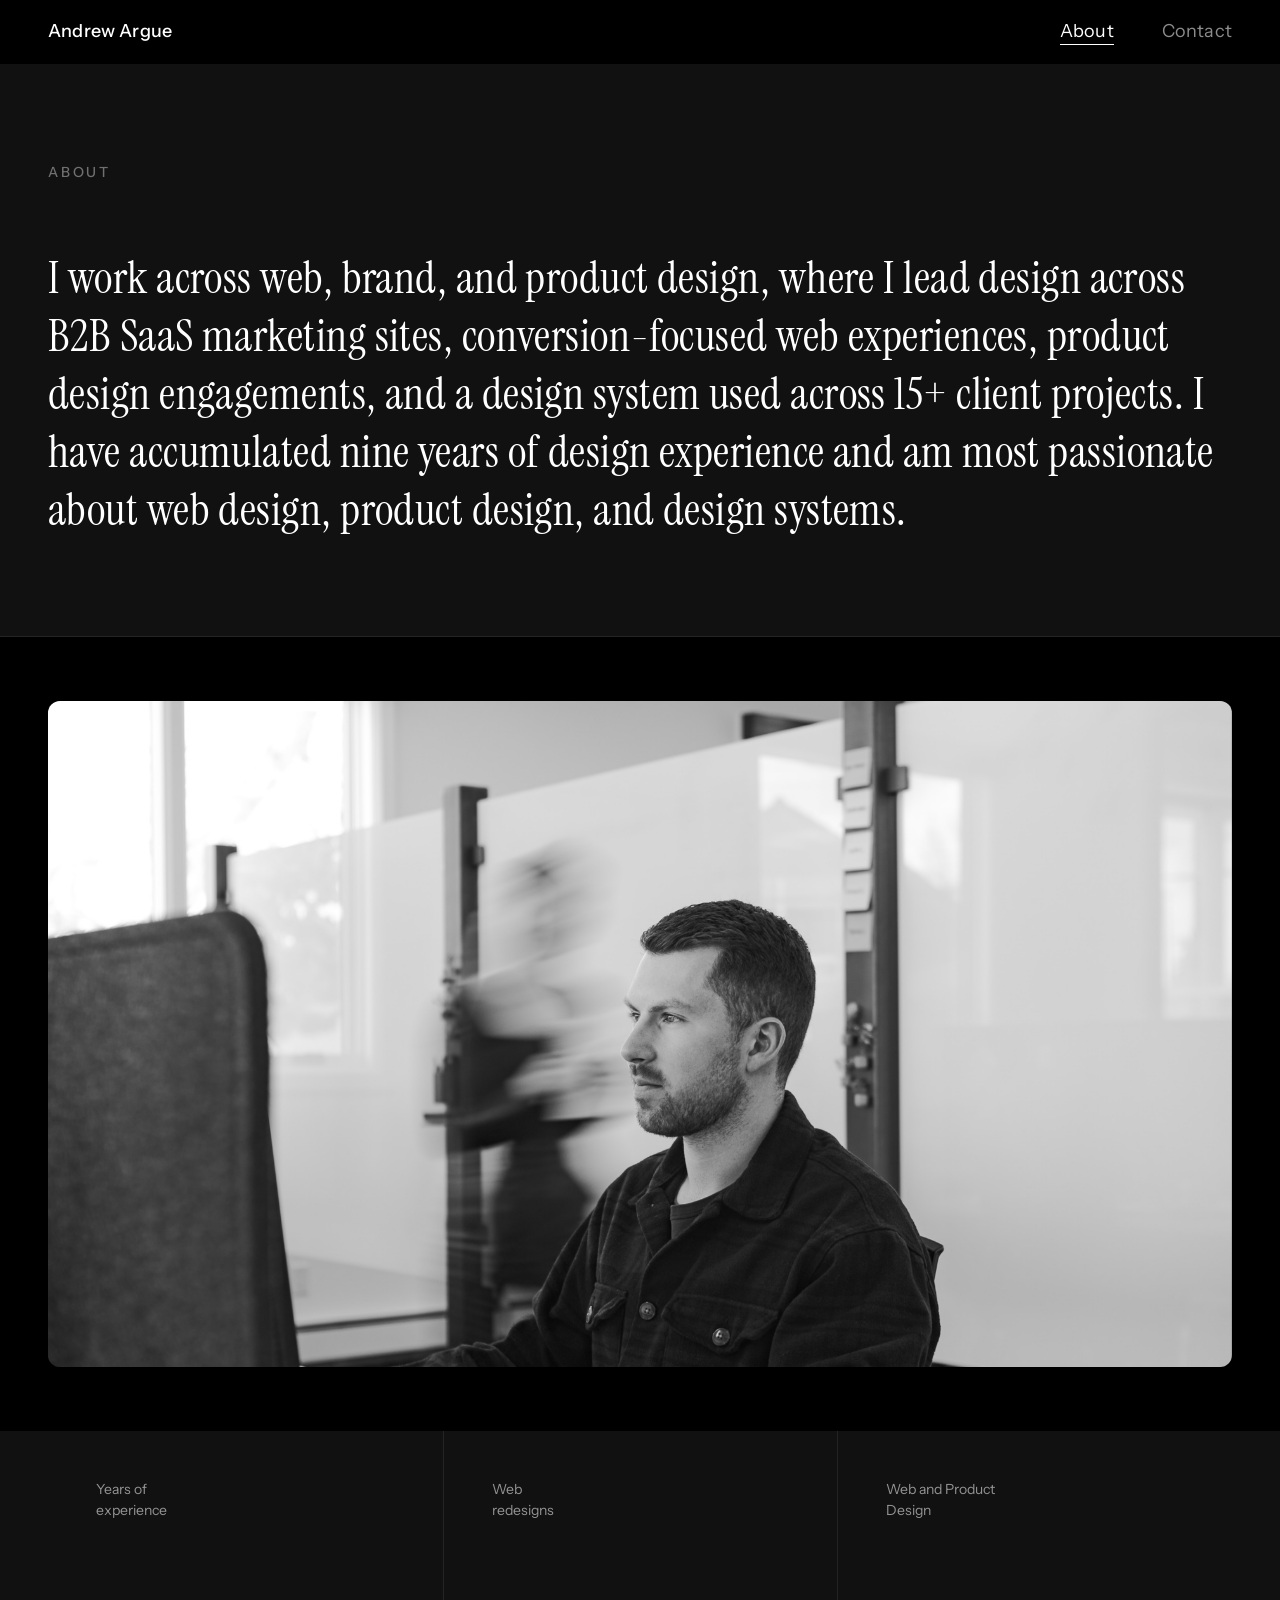
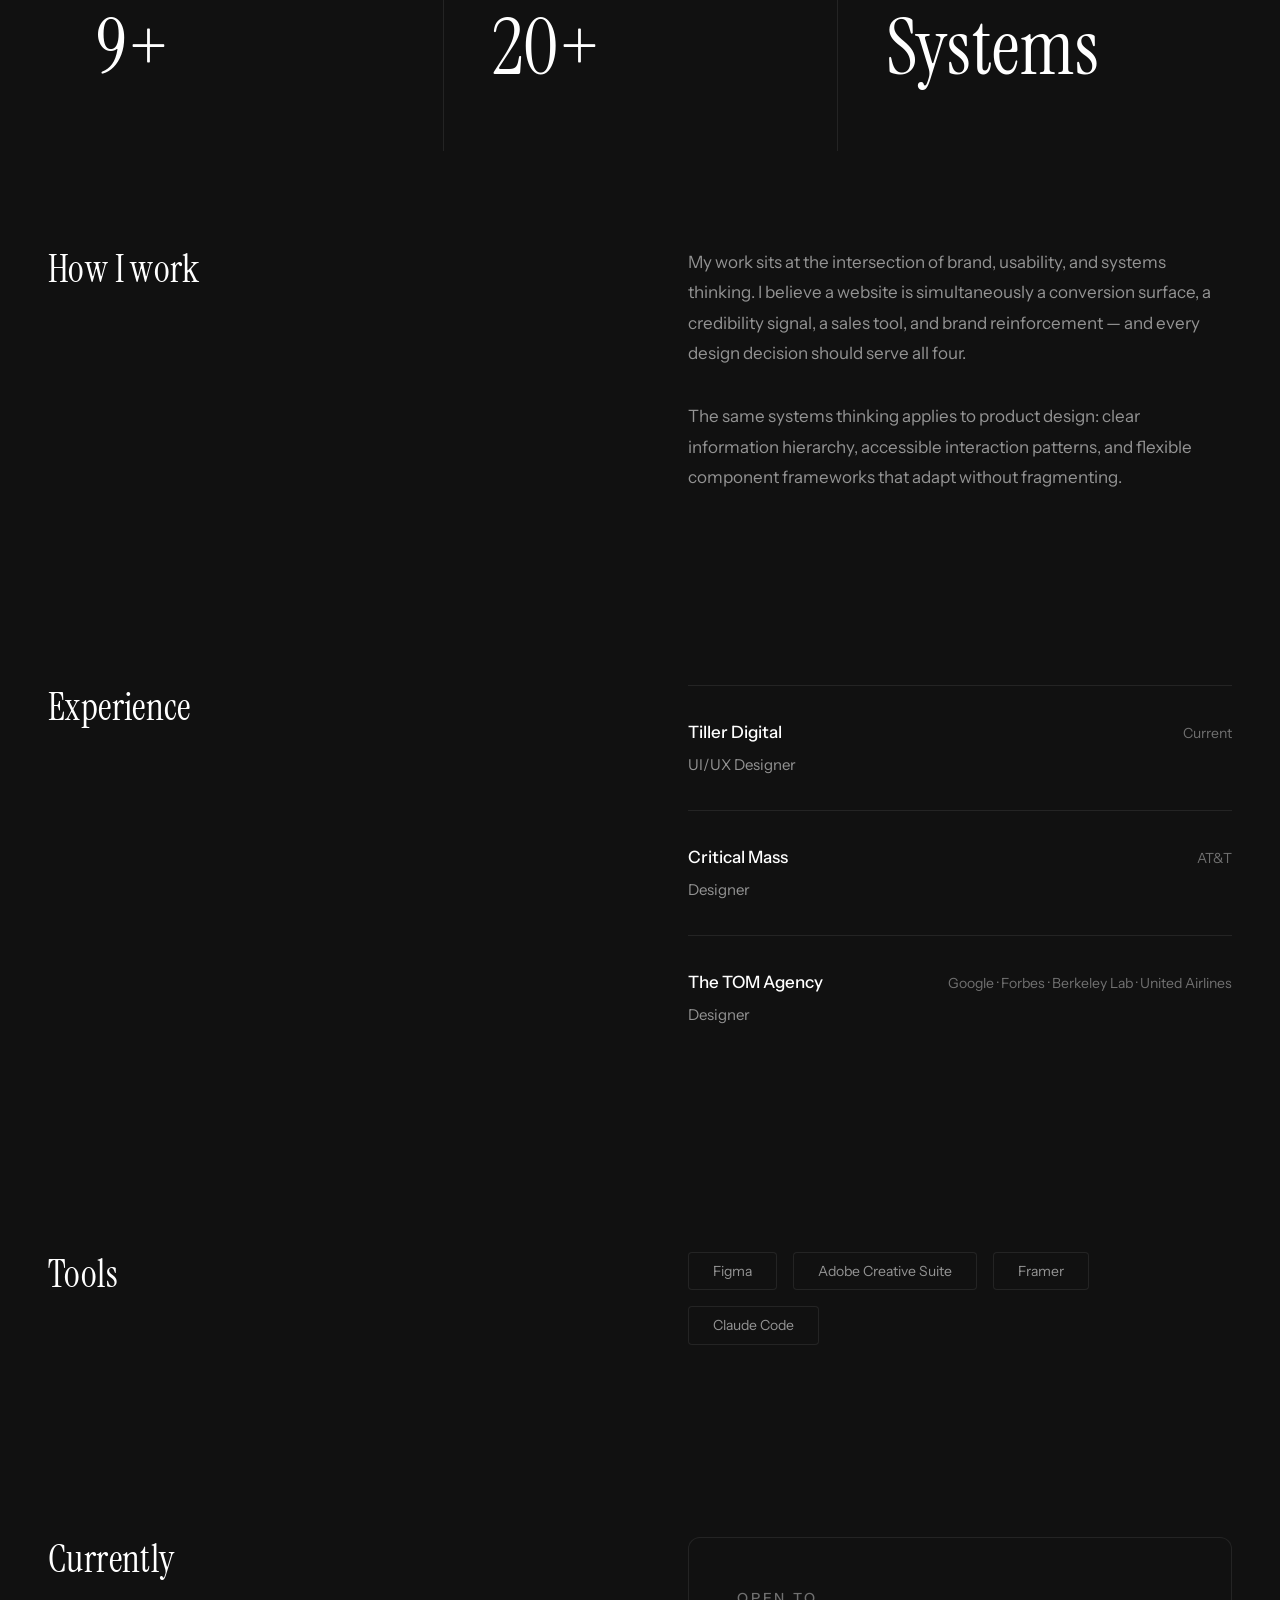
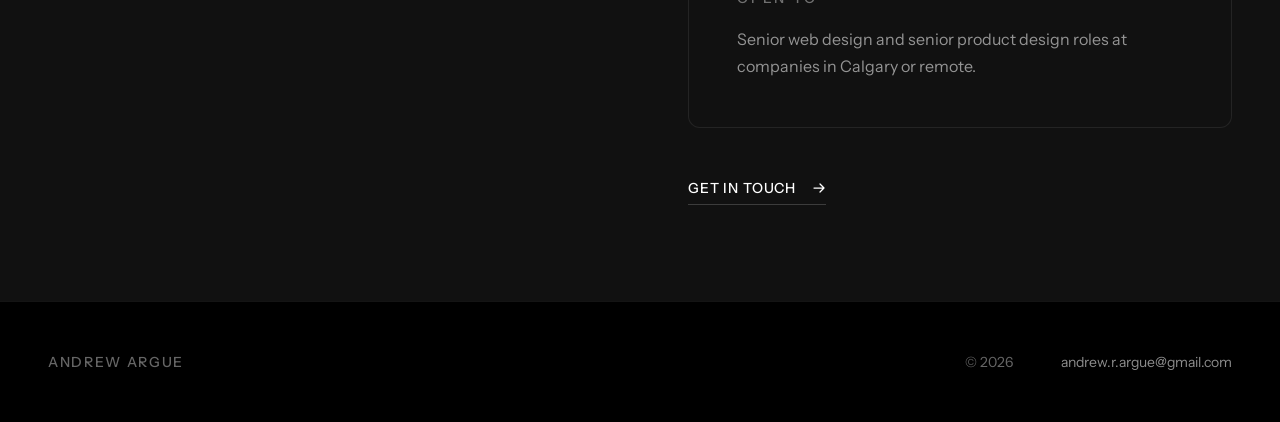
==== about.html @ 221a8edc "Add files via upload Site upload 1" ====
<!DOCTYPE html>
<html lang="en">
<head>
  <meta charset="UTF-8" />
  <meta name="viewport" content="width=device-width, initial-scale=1.0" />
  <title>About — Andrew Argue</title>
  <meta name="description" content="Senior designer based in Calgary with 9+ years experience across web design, product design, and design systems." />
  <link rel="stylesheet" href="css/styles.css" />
  <link rel="stylesheet" href="css/about.css" />
</head>
<body>

  <header class="nav" role="banner">
    <div class="container">
      <nav class="nav__inner" aria-label="Primary navigation">
        <a href="index.html" class="nav__logo">Andrew Argue</a>
        <ul class="nav__links" role="list">
          <li><a href="about.html">About</a></li>
          <li><a href="contact.html">Contact</a></li>
        </ul>
        <button class="nav__hamburger" aria-label="Toggle menu" aria-expanded="false">
          <span></span><span></span><span></span>
        </button>
      </nav>
    </div>
  </header>

  <div class="nav__overlay" role="dialog" aria-modal="true" aria-label="Mobile navigation">
    <a href="about.html">About</a>
    <a href="contact.html">Contact</a>
  </div>

  <main class="about-page">

    <!-- ══ 1. Opening statement ══════════════════════════════ -->
    <section class="about-section about-section--divide-after" data-animate>
      <div class="container">
        <p class="about-label">About</p>
        <p class="about-statement">
          I work across web, brand, and product design, where I lead design across B2B SaaS marketing sites, conversion-focused web experiences, product design engagements, and a design system used across 15+ client projects. I have accumulated nine years of design experience and am most passionate about web design, product design, and design systems.
        </p>
      </div>
    </section>

    <!-- ══ 2. Photo ══════════════════════════════════════════ -->
    <section class="about-photo-section" aria-label="Photo of Andrew Argue">
      <div class="container">
        <div class="about-photo" id="aboutPhoto">
          <div class="about-photo__placeholder" aria-hidden="true"></div>
          <img
            class="about-photo__img"
            src="images/andrew-argue.jpg"
            alt="Andrew Argue — Senior Designer"
          />
          <div class="about-photo__caption">
            <span class="about-photo__hint">Senior Designer · Calgary</span>
          </div>
        </div>
      </div>
    </section>

    <!-- ══ 3. Stats columns ══════════════════════════════════ -->
    <section class="about-section about-section--flush" aria-label="Experience highlights">
      <div class="container">
        <div class="about-stats-grid" data-stagger>
          <div class="about-stat-col">
            <span class="about-stat-col__label">Years of<br>experience</span>
            <span class="about-stat-col__value">9+</span>
          </div>
          <div class="about-stat-col">
            <span class="about-stat-col__label">Web<br>redesigns</span>
            <span class="about-stat-col__value">20+</span>
          </div>
          <div class="about-stat-col">
            <span class="about-stat-col__label">Web and Product<br>Design</span>
            <span class="about-stat-col__value">Systems</span>
          </div>
        </div>
      </div>
    </section>

    <!-- ══ 4. Approach ═══════════════════════════════════════ -->
    <section class="about-section" data-animate>
      <div class="container">
        <div class="about-split">
          <h2 class="about-split__heading">How I work</h2>
          <div class="about-split__content">
            <div class="about-split__body">
              <p>My work sits at the intersection of brand, usability, and systems thinking. I believe a website is simultaneously a conversion surface, a credibility signal, a sales tool, and brand reinforcement — and every design decision should serve all four.</p>
              <p>The same systems thinking applies to product design: clear information hierarchy, accessible interaction patterns, and flexible component frameworks that adapt without fragmenting.</p>
            </div>
          </div>
        </div>
      </div>
    </section>

    <!-- ══ 5. Experience ═════════════════════════════════════ -->
    <section class="about-section" data-animate>
      <div class="container">
        <div class="about-split">
          <h2 class="about-split__heading">Experience</h2>
          <div class="about-split__content">
            <ul class="experience-list">
              <li class="experience-item">
                <div class="experience-item__main">
                  <span class="experience-item__company">Tiller Digital</span>
                  <span class="experience-item__role">UI/UX Designer</span>
                </div>
                <span class="experience-item__clients">Current</span>
              </li>
              <li class="experience-item">
                <div class="experience-item__main">
                  <span class="experience-item__company">Critical Mass</span>
                  <span class="experience-item__role">Designer</span>
                </div>
                <span class="experience-item__clients">AT&amp;T</span>
              </li>
              <li class="experience-item">
                <div class="experience-item__main">
                  <span class="experience-item__company">The TOM Agency</span>
                  <span class="experience-item__role">Designer</span>
                </div>
                <span class="experience-item__clients">Google · Forbes · Berkeley Lab · United Airlines</span>
              </li>
            </ul>
          </div>
        </div>
      </div>
    </section>

    <!-- ══ 6. Tools ══════════════════════════════════════════ -->
    <section class="about-section" data-animate>
      <div class="container">
        <div class="about-split">
          <h2 class="about-split__heading">Tools</h2>
          <div class="about-split__content">
            <ul class="tools-list" role="list">
              <li class="tools-list__item">Figma</li>
              <li class="tools-list__item">Adobe Creative Suite</li>
              <li class="tools-list__item">Framer</li>
              <li class="tools-list__item">Claude Code</li>
            </ul>
          </div>
        </div>
      </div>
    </section>

    <!-- ══ 7. Currently + CTA ════════════════════════════════ -->
    <section class="about-section" data-animate>
      <div class="container">
        <div class="about-split">
          <h2 class="about-split__heading">Currently</h2>
          <div class="about-split__content">
            <div class="about-currently">
              <p class="about-currently__label">Open to</p>
              <p class="about-currently__text">Senior web design and senior product design roles at companies in Calgary or remote.</p>
            </div>
            <a href="contact.html" class="about-cta">
              Get in touch
              <svg width="14" height="14" viewBox="0 0 14 14" fill="none" aria-hidden="true">
                <path d="M2 7h10M8 3l4 4-4 4" stroke="currentColor" stroke-width="1.25" stroke-linecap="round" stroke-linejoin="round"/>
              </svg>
            </a>
          </div>
        </div>
      </div>
    </section>

  </main>

  <footer class="footer" role="contentinfo">
    <div class="container">
      <div class="footer__inner">
        <span class="footer__name">Andrew Argue</span>
        <div class="footer__right">
          <span class="footer__year">© 2026</span>
          <a href="mailto:andrew.r.argue@gmail.com" class="footer__email">andrew.r.argue@gmail.com</a>
        </div>
      </div>
    </div>
  </footer>

  <script src="js/main.js"></script>
  <script>
    // ── Photo parallax ────────────────────────────────────────
    const photoWrap = document.getElementById('aboutPhoto');
    if (photoWrap) {
      const img = photoWrap.querySelector('.about-photo__img');
      let mouseOffsetX = 0;
      let mouseOffsetY = 0;
      let rafId = null;

      // Scroll parallax — image moves at 40% of scroll speed
      function updateScrollParallax() {
        const rect = photoWrap.getBoundingClientRect();
        const viewH = window.innerHeight;
        // How far the section midpoint is from the viewport midpoint
        const sectionMid = rect.top + rect.height / 2;
        const progress = (sectionMid - viewH / 2) / viewH; // -1 → 1
        const scrollY = progress * 60; // max 60px shift
        if (img) img.style.transform = `translateY(calc(${scrollY}px + ${mouseOffsetY}px)) translateX(${mouseOffsetX}px)`;
      }

      window.addEventListener('scroll', () => {
        if (rafId) cancelAnimationFrame(rafId);
        rafId = requestAnimationFrame(updateScrollParallax);
      }, { passive: true });

      // Mouse parallax — subtle additional shift on hover
      photoWrap.addEventListener('mousemove', (e) => {
        const rect = photoWrap.getBoundingClientRect();
        const x = (e.clientX - rect.left) / rect.width  - 0.5;
        const y = (e.clientY - rect.top)  / rect.height - 0.5;
        mouseOffsetX = x * -10;
        mouseOffsetY = y * -10;
        updateScrollParallax();
      });

      photoWrap.addEventListener('mouseleave', () => {
        mouseOffsetX = 0;
        mouseOffsetY = 0;
        updateScrollParallax();
      });

      // Init on load
      updateScrollParallax();
    }
  </script>
</body>
</html>
---- css/styles.css ----
@import url('https://fonts.googleapis.com/css2?family=Instrument+Sans:wght@400;500;600&family=Instrument+Serif&display=swap');

/* ─── Reset ─────────────────────────────────────────────── */
*, *::before, *::after { box-sizing: border-box; margin: 0; padding: 0; }
html { font-size: 16px; scroll-behavior: smooth; }
img, video { display: block; max-width: 100%; }
a { color: inherit; text-decoration: none; }
button { background: none; border: none; cursor: pointer; font: inherit; color: inherit; }

/* ─── Tokens ─────────────────────────────────────────────── */
:root {
  --bg:         #000000;
  --bg-2:       #111111;
  --bg-3:       #1C1C1C;
  --text:       #FFFFFF;
  --text-muted: rgba(255,255,255,0.55);
  --text-dim:   rgba(255,255,255,0.40);
  --border:     rgba(255,255,255,0.08);
  --border-em:  rgba(255,255,255,0.18);
  --font:       'Instrument Sans', system-ui, sans-serif;
  --space-1: 8px;
  --space-2: 16px;
  --space-3: 24px;
  --space-4: 32px;
  --space-5: 48px;
  --space-6: 64px;
  --space-7: 96px;
  --space-8: 128px;
  --radius:    4px;
  --radius-lg: 12px;
  --max-width: 1440px;
  --nav-height: 64px;
  --nav-bg-scrolled: rgba(0,0,0,0.85);
  --shadow-card:     rgba(0,0,0,0.6);
  --transition: 0.3s cubic-bezier(0.16, 1, 0.3, 1);
  --ease-out: cubic-bezier(0.16, 1, 0.3, 1);
}

/* ─── Base ───────────────────────────────────────────────── */
body {
  background-color: var(--bg);
  color: var(--text);
  font-family: var(--font);
  font-weight: 400;
  font-size: 1.125rem;
  line-height: 1.75;
  -webkit-font-smoothing: antialiased;
}

/* ─── Layout ─────────────────────────────────────────────── */
.container {
  width: 100%;
  max-width: var(--max-width);
  margin-inline: auto;
  padding-inline: var(--space-5);
}

/* ─── Scroll animations ──────────────────────────────────── */
[data-animate] {
  opacity: 0;
  transform: translateY(48px);
  transition: opacity 1s cubic-bezier(0.16, 1, 0.3, 1), transform 1s cubic-bezier(0.16, 1, 0.3, 1);
}
[data-animate].is-visible {
  opacity: 1;
  transform: translateY(0);
}

[data-stagger] > * {
  opacity: 0;
  transform: translateY(48px);
  transition: opacity 1s cubic-bezier(0.16, 1, 0.3, 1), transform 1s cubic-bezier(0.16, 1, 0.3, 1);
}
[data-stagger].is-visible > * {
  opacity: 1;
  transform: translateY(0);
}
[data-stagger].is-visible > *:nth-child(1) { transition-delay: 0.00s; }
[data-stagger].is-visible > *:nth-child(2) { transition-delay: 0.12s; }
[data-stagger].is-visible > *:nth-child(3) { transition-delay: 0.24s; }
[data-stagger].is-visible > *:nth-child(4) { transition-delay: 0.36s; }
[data-stagger].is-visible > *:nth-child(5) { transition-delay: 0.48s; }
[data-stagger].is-visible > *:nth-child(6) { transition-delay: 0.60s; }

/* ─── Hero load animation ────────────────────────────────── */
.hero__eyebrow,
.hero__name,
.hero__headline,
.hero__subtext,
.hero__cta {
  opacity: 0;
  transform: translateY(40px);
  transition: opacity 1.2s cubic-bezier(0.16, 1, 0.3, 1), transform 1.2s cubic-bezier(0.16, 1, 0.3, 1);
}
body.hero-loaded .hero__eyebrow  { opacity: 1; transform: translateY(0); transition-delay: 0.05s; }
body.hero-loaded .hero__name     { opacity: 1; transform: translateY(0); transition-delay: 0.20s; }
body.hero-loaded .hero__headline { opacity: 1; transform: translateY(0); transition-delay: 0.38s; }
body.hero-loaded .hero__subtext  { opacity: 1; transform: translateY(0); transition-delay: 0.54s; }
body.hero-loaded .hero__cta      { opacity: 1; transform: translateY(0); transition-delay: 0.68s; }

/* ─── Nav ────────────────────────────────────────────────── */
.nav {
  position: fixed;
  top: 0; left: 0; right: 0;
  z-index: 100;
  background-color: transparent;
  transition: background-color 0.5s cubic-bezier(0.16, 1, 0.3, 1), border-color 0.5s cubic-bezier(0.16, 1, 0.3, 1);
  border-bottom: 1px solid transparent;
}
.nav.scrolled {
  background-color: var(--nav-bg-scrolled);
  backdrop-filter: blur(12px);
  -webkit-backdrop-filter: blur(12px);
  border-bottom-color: var(--border);
}

.nav__inner {
  display: flex;
  align-items: center;
  justify-content: space-between;
  height: var(--nav-height);
}

.nav__logo {
  font-size: 1.125rem;
  font-weight: 500;
  letter-spacing: 0.01em;
  color: var(--text);
  transition: opacity 0.4s cubic-bezier(0.16, 1, 0.3, 1);
}
.nav__logo:hover { opacity: 0.5; }

.nav__links {
  display: flex;
  align-items: center;
  gap: var(--space-5);
  list-style: none;
}
.nav__links a {
  font-size: 1.125rem;
  font-weight: 400;
  color: var(--text-muted);
  transition: color 0.4s cubic-bezier(0.16, 1, 0.3, 1);
  letter-spacing: 0.01em;
  position: relative;
  padding-bottom: 3px;
}
.nav__links a::after {
  content: '';
  position: absolute;
  bottom: 0; left: 0;
  width: 0; height: 1px;
  background-color: var(--text);
  transition: width 0.4s cubic-bezier(0.16, 1, 0.3, 1);
}
.nav__links a:hover,
.nav__links a.active { color: var(--text); }
.nav__links a:hover::after,
.nav__links a.active::after { width: 100%; }

/* Hamburger */
.nav__hamburger {
  display: none;
  flex-direction: column;
  justify-content: center;
  gap: 5px;
  width: 32px; height: 32px;
  padding: 4px;
}
.nav__hamburger span {
  display: block;
  height: 1px;
  background-color: var(--text);
  transition: transform var(--transition), opacity var(--transition);
  transform-origin: center;
}
.nav__hamburger.open span:nth-child(1) { transform: translateY(6px) rotate(45deg); }
.nav__hamburger.open span:nth-child(2) { opacity: 0; }
.nav__hamburger.open span:nth-child(3) { transform: translateY(-6px) rotate(-45deg); }

/* Mobile overlay */
.nav__overlay {
  display: none;
  position: fixed;
  inset: 0;
  z-index: 99;
  background-color: var(--bg);
  flex-direction: column;
  align-items: center;
  justify-content: center;
  gap: var(--space-4);
}
.nav__overlay.open { display: flex; }
.nav__overlay a {
  font-size: clamp(2.5rem, 8vw, 4rem);
  font-weight: 500;
  letter-spacing: -0.02em;
  color: var(--text-muted);
  transition: color var(--transition);
}
.nav__overlay a:hover { color: var(--text); }

/* ─── Hero ───────────────────────────────────────────────── */
.hero {
  min-height: 100svh;
  display: flex;
  align-items: center;
  padding-top: var(--nav-height);
  overflow: hidden;
}

.hero__inner {
  padding-block: var(--space-6) var(--space-7);
  width: 100%;
}

.hero__eyebrow {
  font-size: 0.875rem;
  font-weight: 500;
  letter-spacing: 0.25em;
  text-transform: uppercase;
  color: var(--text-dim);
  margin-bottom: var(--space-3);
}

/* Name — Instrument Serif regular */
.hero__name {
  font-family: 'Instrument Serif', Georgia, serif;
  font-size: clamp(4.5rem, 11vw, 12rem);
  font-weight: 400;
  font-style: normal;
  line-height: 0.92;
  letter-spacing: 0.01em;
  color: var(--text);
  margin-bottom: var(--space-5);
}

.hero__headline {
  font-size: clamp(1rem, 1.8vw, 1.5rem);
  font-weight: 400;
  line-height: 1.5;
  color: var(--text-muted);
  max-width: 52ch;
  margin-bottom: var(--space-4);
}

.hero__subtext {
  font-size: 0.875rem;
  font-weight: 500;
  letter-spacing: 0.18em;
  text-transform: uppercase;
  color: var(--text-dim);
  margin-bottom: var(--space-5);
}
.hero__subtext span + span::before {
  content: ' · ';
  margin-inline: 0.4em;
}

.hero__cta {
  display: inline-flex;
  align-items: center;
  gap: 10px;
  font-size: 0.875rem;
  font-weight: 500;
  letter-spacing: 0.06em;
  text-transform: uppercase;
  color: var(--text);
  border-bottom: 1px solid var(--border-em);
  padding-bottom: 3px;
  transition: border-color 0.4s cubic-bezier(0.16, 1, 0.3, 1);
}
.hero__cta:hover { border-bottom-color: var(--text); }
.hero__cta svg { transition: transform 0.4s cubic-bezier(0.16, 1, 0.3, 1); }
.hero__cta:hover svg { transform: translateX(6px); }

/* Reusable inline text CTA — small caps, underlined, arrow */
.text-cta {
  align-self: flex-start;
  color: var(--text);
  text-decoration: none;
  border-bottom: 1px solid var(--border-em);
  padding-bottom: 2px;
  font-size: 0.875rem;
  letter-spacing: 0.06em;
  text-transform: uppercase;
  font-weight: 500;
  transition: border-color 0.4s cubic-bezier(0.16, 1, 0.3, 1);
}
.text-cta:hover { border-bottom-color: var(--text); }

/* ─── Shared label / eyebrow style ──────────────────────── */
/* Used as .cs-label throughout case studies and .cs-label on the homepage.
   Contextual margin is added per-section below. */
.cs-label {
  font-size: 0.875rem;          /* 10px */
  font-weight: 500;
  letter-spacing: 0.2em;
  text-transform: uppercase;
  color: var(--text-dim);
}

/* Homepage section labels need bottom spacing */
.work-section .cs-label,
.about-section .cs-label {
  margin-bottom: var(--space-6);
}

/* ─── Work section ───────────────────────────────────────── */
.work-section {
  padding-block: 120px 0;
}

/* Stacked project rows */
.work-list {
  display: flex;
  flex-direction: column;
  border-top: 1px solid var(--border);
}

/* Each row */
.work-row {
  position: relative;
  overflow: hidden;
  border-bottom: 1px solid var(--border);
  background-color: var(--bg);
  transition: background-color 0.6s cubic-bezier(0.16, 1, 0.3, 1);
}
.work-row:nth-child(even) { background-color: var(--bg-2); }
.work-row:hover { background-color: var(--bg-3); }

.work-row__link {
  display: grid;
  /* Left text | clear image lane | Right text */
  grid-template-columns: 1fr 1fr 1fr;
  align-items: end;
  min-height: 420px;
  /* Use padding-block only — let .container handle the inline padding */
  padding-block: var(--space-7);
  gap: 0;
  cursor: pointer;
}

/* Left: index + title */
.work-row__left {
  display: flex;
  flex-direction: column;
  justify-content: space-between;
  height: 100%;
  min-height: 320px;
  padding-right: var(--space-5);
}

/* Middle column — kept empty so the image floats here without overlap */
.work-row__middle {
  /* intentionally empty — image floats above this zone */
}

.work-row__index {
  font-size: 0.875rem;
  font-weight: 500;
  letter-spacing: 0.18em;
  text-transform: uppercase;
  color: var(--text-dim);
}

.work-row__title {
  font-family: 'Instrument Serif', Georgia, serif;
  font-size: clamp(2.75rem, 4.5vw, 5.5rem);
  font-weight: 400;
  font-style: normal;
  line-height: 1.0;
  letter-spacing: 0.01em;
  color: var(--text);
  transition: color 0.5s cubic-bezier(0.16, 1, 0.3, 1);
}

/* Right: tag + desc + cta */
.work-row__right {
  display: flex;
  flex-direction: column;
  justify-content: flex-end;
  gap: var(--space-3);
  padding-bottom: 4px;
  padding-left: var(--space-3);
}

.work-row__tag {
  font-size: 0.875rem;
  font-weight: 500;
  letter-spacing: 0.18em;
  text-transform: uppercase;
  color: var(--text-dim);
}

.work-row__desc {
  font-size: 1rem;
  color: var(--text-muted);
  line-height: 1.7;
  max-width: 38ch;
}

.work-row__cta {
  display: inline-flex;
  align-items: center;
  gap: 6px;
  font-size: 0.875rem;
  font-weight: 500;
  letter-spacing: 0.08em;
  text-transform: uppercase;
  color: var(--text-dim);
  transition: color 0.5s cubic-bezier(0.16, 1, 0.3, 1), gap 0.5s cubic-bezier(0.16, 1, 0.3, 1);
}
.work-row:hover .work-row__cta {
  color: var(--text);
  gap: 10px;
}

/* Floating image — shifted left, clear of right text column */
.work-row__image-wrap {
  position: absolute;
  left: 34%;
  right: 38%;
  top: 50%;
  transform: translateY(-50%);
  aspect-ratio: 16 / 10;
  pointer-events: none;
  z-index: 2;
}

.work-row__image-inner {
  width: 100%;
  height: 100%;
  opacity: 0;
  transform: translateY(18px) scale(0.96);
  transition: opacity 0.6s cubic-bezier(0.16, 1, 0.3, 1), transform 0.6s cubic-bezier(0.16, 1, 0.3, 1);
  border-radius: var(--radius-lg);
  overflow: hidden;
  background-color: var(--bg-3);
  background-size: cover;
  background-position: center;
  box-shadow: 0 32px 80px var(--shadow-card);
}
.work-row:hover .work-row__image-inner {
  opacity: 1;
  transform: translateY(0) scale(1);
}

/* ─── About section ──────────────────────────────────────── */
.about-section {
  padding-block: 120px;
  background-color: var(--bg-2);
}

.about-split {
  display: flex;
  flex-direction: column;
  gap: var(--space-5);
  padding-top: var(--space-5);
  border-top: 1px solid var(--border);
}

.about-split__statement {
  font-family: 'Instrument Serif', Georgia, serif;
  font-size: clamp(2.5rem, 5.5vw, 5rem);
  font-weight: 400;
  font-style: normal;
  line-height: 1.06;
  letter-spacing: -0.03em;
  color: var(--text);
}

.about-split__body {
  font-size: 1.0625rem;
  font-weight: 400;
  color: var(--text-muted);
  line-height: 1.8;
}

/* ─── Footer ─────────────────────────────────────────────── */
.footer {
  border-top: 1px solid var(--border);
  padding-block: var(--space-5);
  background-color: var(--bg);
}
.footer__inner {
  display: flex;
  align-items: center;
  justify-content: space-between;
}
.footer__name {
  font-size: 0.875rem;
  font-weight: 500;
  letter-spacing: 0.12em;
  text-transform: uppercase;
  color: var(--text-dim);
}
.footer__right {
  display: flex;
  align-items: center;
  gap: var(--space-5);
}
.footer__year {
  font-size: 0.875rem;
  color: var(--text-dim);
}
.footer__email {
  font-size: 0.875rem;
  color: var(--text-muted);
  transition: color var(--transition);
}
.footer__email:hover { color: var(--text); }

/* ─── Responsive ─────────────────────────────────────────── */
@media (max-width: 900px) {
  .work-row__link {
    grid-template-columns: 1fr 1fr;
    min-height: unset;
    gap: 0;
  }
  .work-row__middle { display: none; }
  .work-row__left { min-height: unset; gap: var(--space-4); padding-right: var(--space-4); }
  .work-row__right { padding-left: var(--space-4); }
  .work-row__image-wrap { display: none; }
}

@media (max-width: 600px) {
  .work-row__link {
    grid-template-columns: 1fr;
  }
  .work-row__right { padding-left: 0; margin-top: var(--space-4); }
}

@media (max-width: 768px) {
  .container { padding-inline: var(--space-3); }

  .nav__links { display: none; }
  .nav__hamburger { display: flex; }

  .hero__name { white-space: normal; }

  .work-section,
  .about-section { padding-block: 80px; }


  .footer__inner { flex-direction: column; align-items: flex-start; gap: var(--space-3); }
  .footer__right { flex-direction: column; align-items: flex-start; gap: var(--space-2); }
}
---- css/about.css ----
/* ═══════════════════════════════════════════════════════════
   About page styles
   Loaded after styles.css — overrides .about-section and
   .about-split which are also used on the homepage teaser.
   ═══════════════════════════════════════════════════════════ */

/* ── Page shell ───────────────────────────────────────────── */
.about-page {
  padding-top: var(--nav-height);
}

/* ── Shared section spacing ───────────────────────────────── */
.about-section {
  padding-block: var(--space-7);
}
.about-section--flush {
  padding-block: 0;
}
/* Single divider: only between statement and photo */
.about-section--divide-after {
  border-bottom: 1px solid var(--border);
}

/* ── Section label ────────────────────────────────────────── */
.about-label {
  font-size: 0.875rem;
  font-weight: 500;
  letter-spacing: 0.2em;
  text-transform: uppercase;
  color: var(--text-dim);
  margin-bottom: var(--space-6);
}

/* ══ 1. Opening statement ════════════════════════════════════ */
.about-statement {
  font-family: 'Instrument Serif', Georgia, serif;
  font-size: clamp(1.75rem, 3.5vw, 3.25rem);
  font-weight: 400;
  font-style: normal;
  letter-spacing: 0.01em;
  line-height: 1.3;
  color: var(--text);
}

/* ══ 2. Photo ════════════════════════════════════════════════ */
.about-photo-section {
  padding-block: var(--space-6);
}

.about-photo {
  position: relative;
  width: 100%;
  aspect-ratio: 16 / 9;
  overflow: hidden;
  border-radius: var(--radius-lg);
  background-color: var(--bg-2);
}

/* Grid placeholder */
.about-photo__placeholder {
  position: absolute;
  inset: 0;
  background-image:
    linear-gradient(rgba(255,255,255,0.04) 1px, transparent 1px),
    linear-gradient(90deg, rgba(255,255,255,0.04) 1px, transparent 1px);
  background-size: 80px 80px;
}

.about-photo__img {
  position: absolute;
  /* Oversized so scroll parallax has room to move without gaps */
  top: -15%;
  left: 0;
  width: 100%;
  height: 130%;
  object-fit: cover;
  object-position: center 25%;
  will-change: transform;
  display: none;
}
.about-photo__img[src]:not([src=""]) {
  display: block;
}

/* Caption bar */
.about-photo__caption {
  position: absolute;
  bottom: 0; left: 0; right: 0;
  padding: var(--space-4) var(--space-5);
  display: flex;
  justify-content: space-between;
  align-items: flex-end;
}

.about-photo__name {
  font-family: 'Instrument Serif', Georgia, serif;
  font-size: clamp(1.5rem, 3vw, 3rem);
  font-weight: 400;
  letter-spacing: 0.01em;
  color: var(--text);
  opacity: 0.15;
  transition: opacity 0.4s ease;
}

.about-photo:hover .about-photo__name {
  opacity: 0.6;
}

.about-photo__hint {
  font-size: 0.875rem;
  font-weight: 500;
  letter-spacing: 0.18em;
  text-transform: uppercase;
  color: var(--text-dim);
  opacity: 0;
  transition: opacity 0.4s ease;
}
.about-photo:hover .about-photo__hint {
  opacity: 1;
}

/* ══ 3. Stats columns ════════════════════════════════════════ */
.about-stats-grid {
  display: grid;
  grid-template-columns: repeat(3, 1fr);
}

.about-stat-col {
  display: flex;
  flex-direction: column;
  justify-content: space-between;
  padding: var(--space-5) var(--space-5) var(--space-6);
  border-left: 1px solid var(--border);
  min-height: 320px;
}
.about-stat-col:first-child {
  border-left: none;
}

.about-stat-col__label {
  font-size: 0.875rem;
  font-weight: 400;
  color: var(--text-muted);
  line-height: 1.5;
}

.about-stat-col__value {
  font-family: 'Instrument Serif', Georgia, serif;
  font-size: clamp(2.5rem, 6vw, 6rem);
  font-weight: 400;
  font-style: normal;
  letter-spacing: 0.01em;
  line-height: 1;
  color: var(--text);
}

/* ══ 4. Left/right split sections ═══════════════════════════ */
.about-split {
  display: grid;
  grid-template-columns: 1fr 1fr;
  gap: var(--space-7);
  align-items: start;
  /* reset homepage teaser styles */
  padding-top: 0;
  border-top: none;
}

.about-split__heading {
  font-family: 'Instrument Serif', Georgia, serif;
  font-size: clamp(1.75rem, 3vw, 2.75rem);
  font-weight: 400;
  font-style: normal;
  letter-spacing: 0.01em;
  line-height: 1.15;
  color: var(--text);
  position: sticky;
  top: calc(var(--nav-height) + var(--space-5));
}

.about-split__content {
  display: flex;
  flex-direction: column;
  gap: var(--space-5);
}

.about-split__body {
  font-size: 1.0625rem;
  font-weight: 400;
  color: var(--text-muted);
  line-height: 1.8;
}

.about-split__body p + p {
  margin-top: var(--space-4);
}

/* ══ 5. Experience rows ══════════════════════════════════════ */
.experience-list {
  list-style: none;
  display: flex;
  flex-direction: column;
}

.experience-item {
  display: grid;
  grid-template-columns: 1fr auto;
  gap: var(--space-6);
  align-items: baseline;
  padding-block: var(--space-4);
  border-top: 1px solid var(--border);
}

.experience-item__main {
  display: flex;
  flex-direction: column;
  gap: 4px;
}

.experience-item__company {
  font-size: 1.0625rem;
  font-weight: 500;
  color: var(--text);
}

.experience-item__role {
  font-size: 0.9375rem;
  font-weight: 400;
  color: var(--text-muted);
}

.experience-item__clients {
  font-size: 0.875rem;
  color: var(--text-dim);
  text-align: right;
}

/* ══ 6. Tools ════════════════════════════════════════════════ */
.tools-list {
  display: flex;
  flex-wrap: wrap;
  gap: var(--space-2);
  list-style: none;
}

.tools-list__item {
  font-size: 0.875rem;
  font-weight: 400;
  color: var(--text-muted);
  background-color: var(--bg-2);
  border: 1px solid var(--border);
  border-radius: var(--radius);
  padding: 6px var(--space-3);
}

/* ══ 7. Currently + CTA ══════════════════════════════════════ */
.about-currently {
  padding: var(--space-5);
  border: 1px solid var(--border);
  border-radius: var(--radius-lg);
  background-color: var(--bg-2);
}

.about-currently__label {
  font-size: 0.875rem;
  font-weight: 500;
  letter-spacing: 0.2em;
  text-transform: uppercase;
  color: var(--text-dim);
  margin-bottom: var(--space-2);
}

.about-currently__text {
  font-size: 1rem;
  font-weight: 400;
  color: var(--text-muted);
  line-height: 1.65;
}

.about-cta {
  display: inline-flex;
  align-items: center;
  gap: var(--space-2);
  font-size: 0.875rem;
  font-weight: 500;
  letter-spacing: 0.06em;
  text-transform: uppercase;
  color: var(--text);
  border-bottom: 1px solid var(--border-em);
  padding-bottom: 3px;
  align-self: flex-start;
  transition: border-color var(--transition), gap var(--transition);
}
.about-cta:hover {
  border-bottom-color: var(--text);
  gap: var(--space-3);
}
.about-cta svg { transition: transform var(--transition); }
.about-cta:hover svg { transform: translateX(4px); }

/* ── Responsive ───────────────────────────────────────────── */
@media (max-width: 600px) {
  .about-stats-grid {
    grid-template-columns: repeat(2, 1fr);
  }
  .about-stat-col:nth-child(3) {
    grid-column: span 2;
    border-left: none;
  }
}

@media (max-width: 768px) {
  .about-section { padding-block: var(--space-6); }

  .about-stats-grid { grid-template-columns: repeat(2, 1fr); }
  .about-stat-col { min-height: 220px; }

  .about-split {
    grid-template-columns: 1fr;
    gap: var(--space-5);
  }
  .about-split__heading { position: static; }

  .experience-item {
    grid-template-columns: 1fr;
    gap: var(--space-1);
  }
  .experience-item__clients { text-align: left; }

  .about-photo { aspect-ratio: 4 / 3; }
}
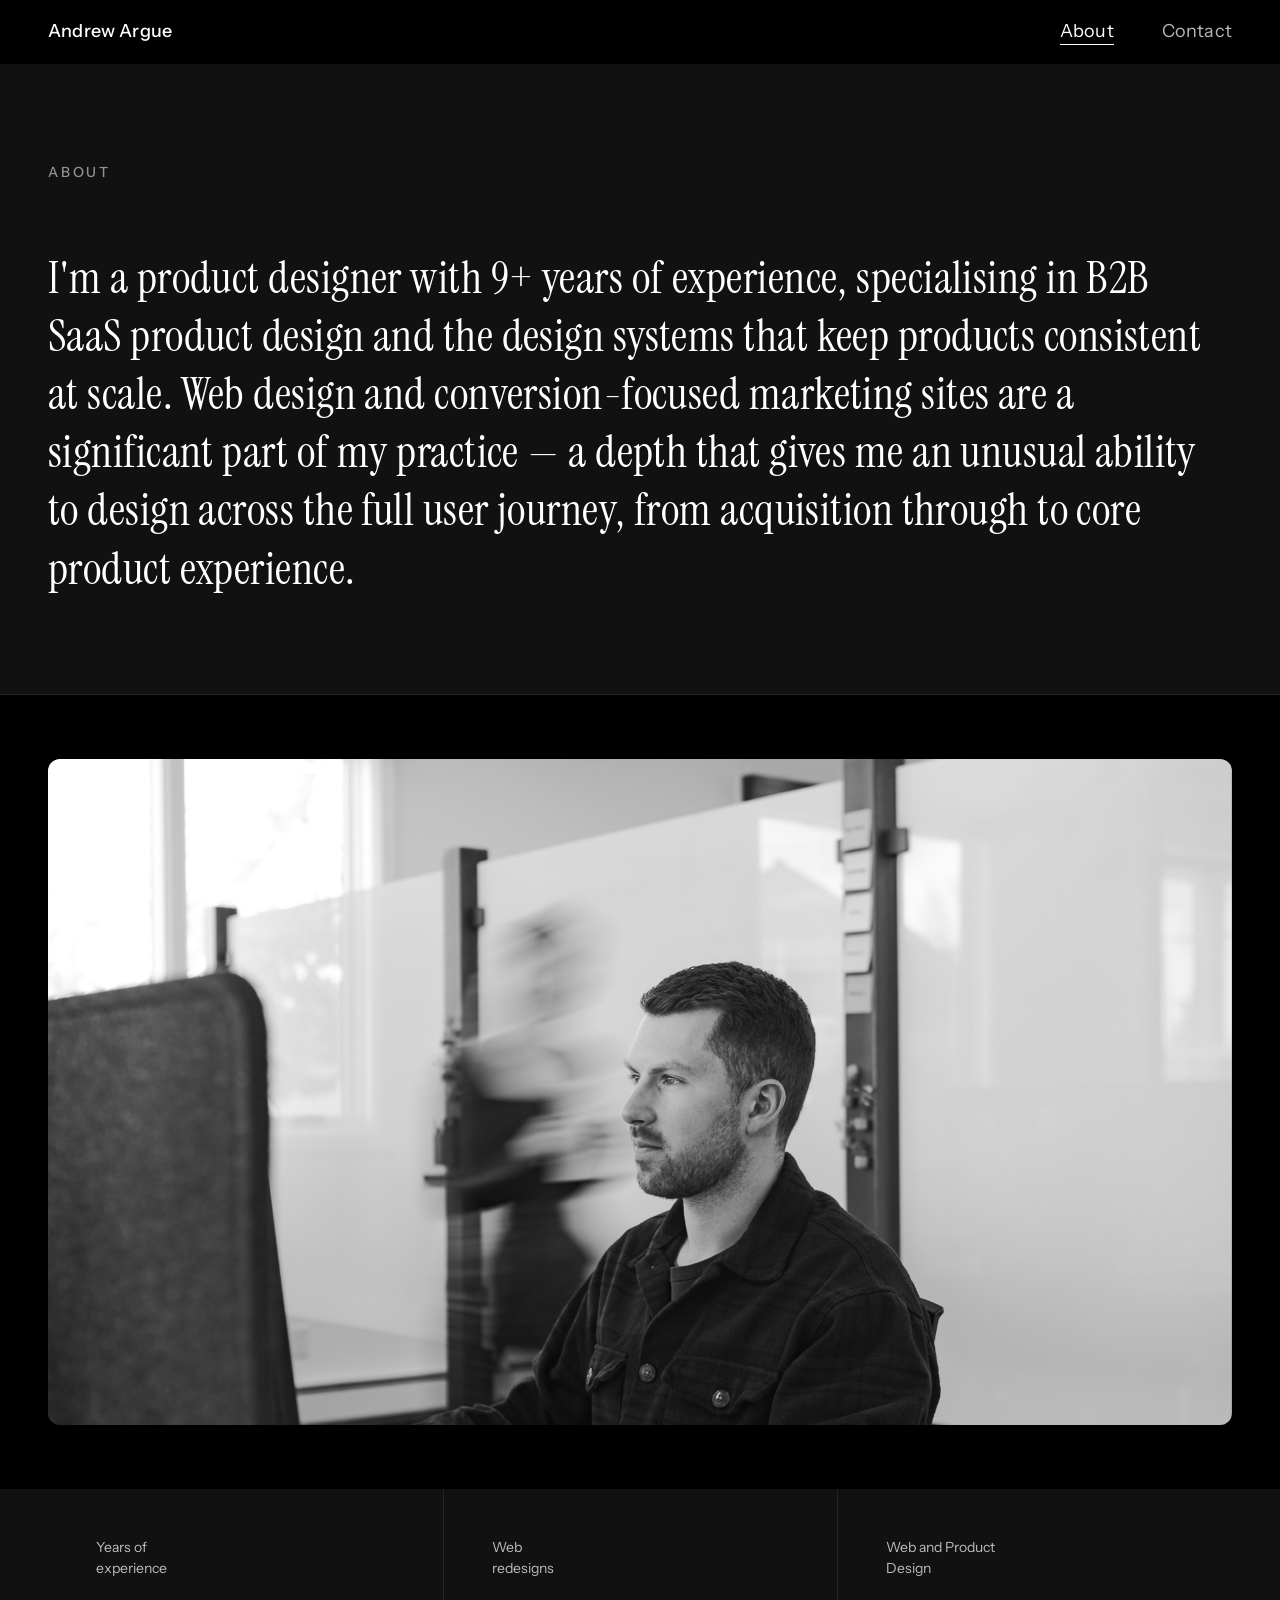
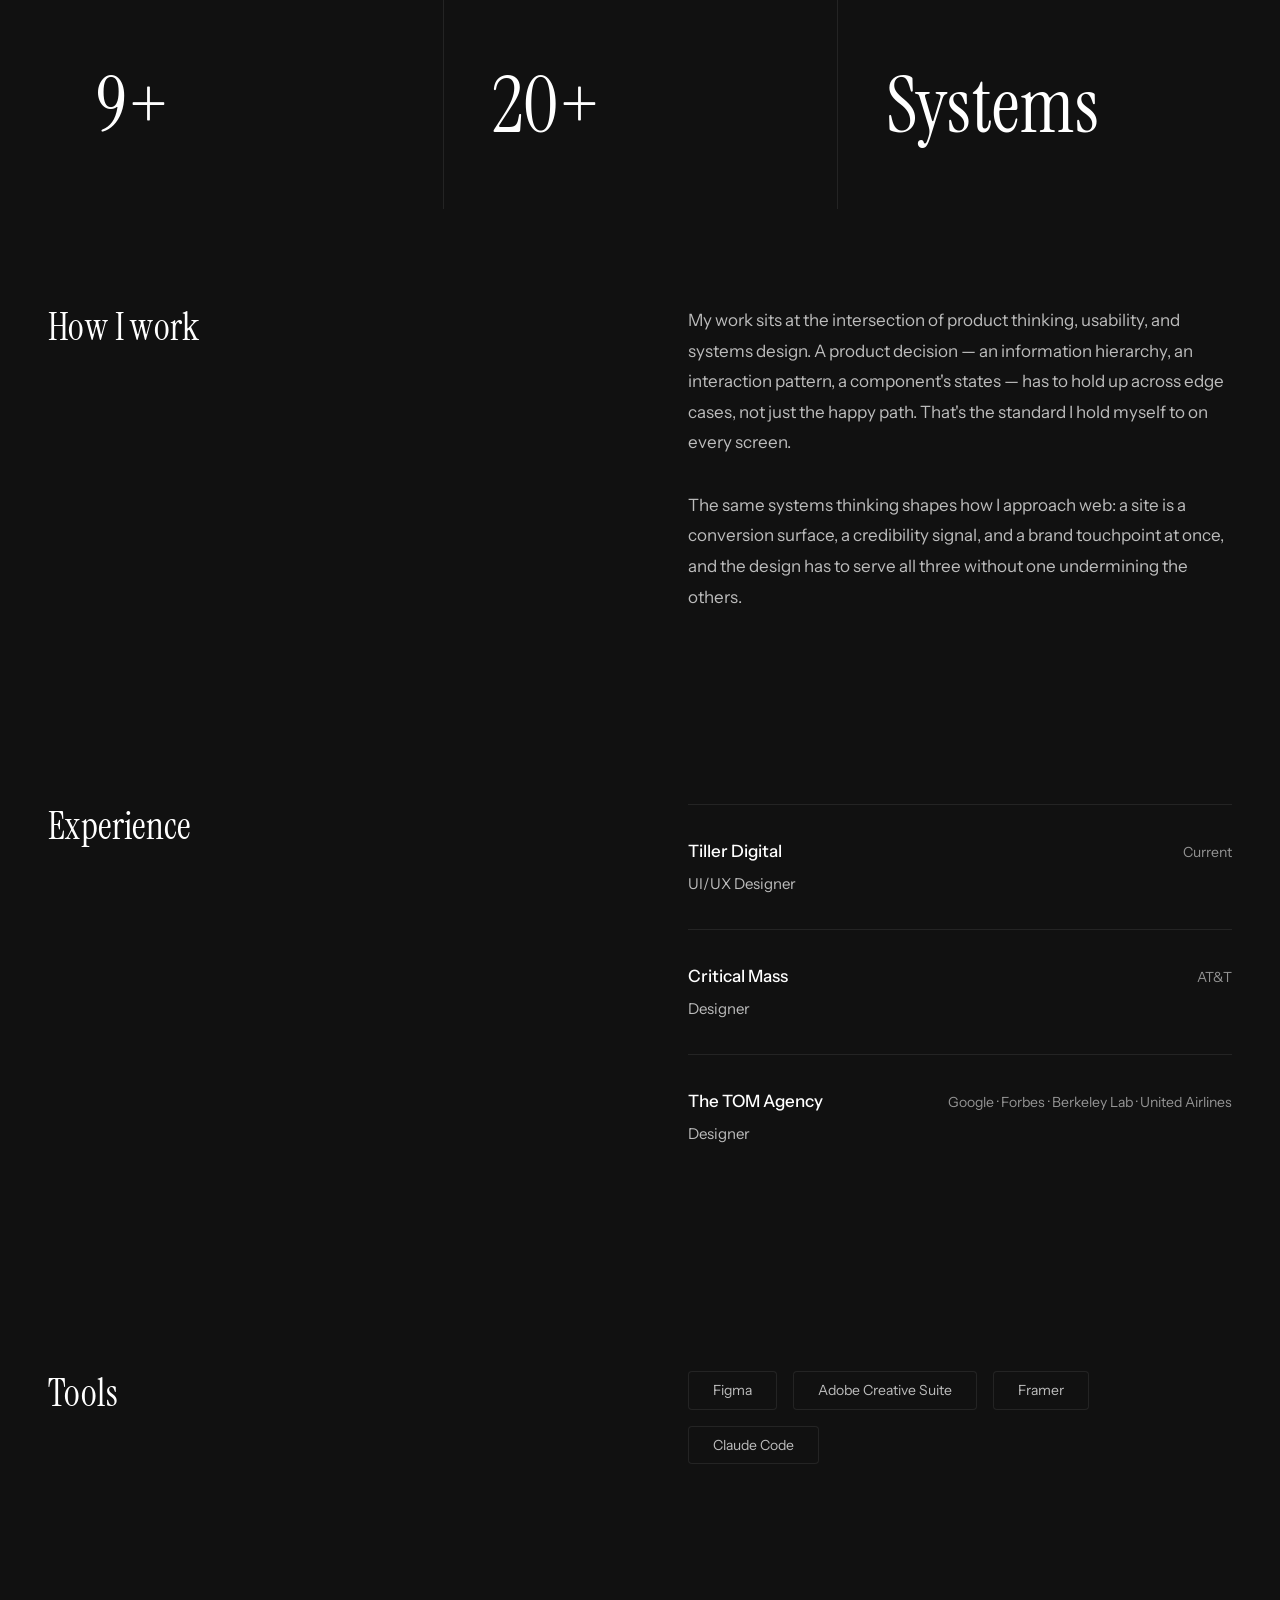
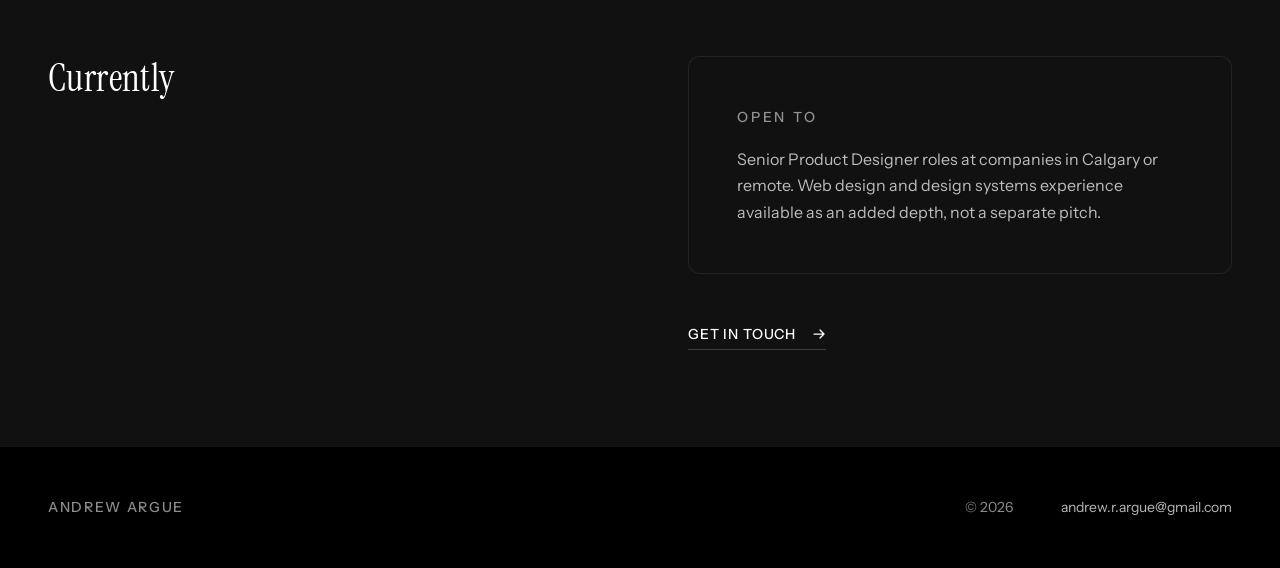
==== commit 2c96347d: "Update homepage, about, and case study copy" ====
--- a/about.html
+++ b/about.html
@@ -4,7 +4,7 @@
   <meta charset="UTF-8" />
   <meta name="viewport" content="width=device-width, initial-scale=1.0" />
   <title>About — Andrew Argue</title>
-  <meta name="description" content="Senior designer based in Calgary with 9+ years experience across web design, product design, and design systems." />
+  <meta name="description" content="Senior product designer based in Calgary with 9+ years experience across product design, design systems, and web design." />
   <link rel="stylesheet" href="css/styles.css" />
   <link rel="stylesheet" href="css/about.css" />
 </head>
@@ -37,7 +37,7 @@
       <div class="container">
         <p class="about-label">About</p>
         <p class="about-statement">
-          I work across web, brand, and product design, where I lead design across B2B SaaS marketing sites, conversion-focused web experiences, product design engagements, and a design system used across 15+ client projects. I have accumulated nine years of design experience and am most passionate about web design, product design, and design systems.
+          I'm a product designer with 9+ years of experience, specialising in B2B SaaS product design and the design systems that keep products consistent at scale. Web design and conversion-focused marketing sites are a significant part of my practice — a depth that gives me an unusual ability to design across the full user journey, from acquisition through to core product experience.
         </p>
       </div>
     </section>
@@ -86,8 +86,8 @@
           <h2 class="about-split__heading">How I work</h2>
           <div class="about-split__content">
             <div class="about-split__body">
-              <p>My work sits at the intersection of brand, usability, and systems thinking. I believe a website is simultaneously a conversion surface, a credibility signal, a sales tool, and brand reinforcement — and every design decision should serve all four.</p>
-              <p>The same systems thinking applies to product design: clear information hierarchy, accessible interaction patterns, and flexible component frameworks that adapt without fragmenting.</p>
+              <p>My work sits at the intersection of product thinking, usability, and systems design. A product decision — an information hierarchy, an interaction pattern, a component's states — has to hold up across edge cases, not just the happy path. That's the standard I hold myself to on every screen.</p>
+              <p>The same systems thinking shapes how I approach web: a site is a conversion surface, a credibility signal, and a brand touchpoint at once, and the design has to serve all three without one undermining the others.</p>
             </div>
           </div>
         </div>
@@ -153,7 +153,7 @@
           <div class="about-split__content">
             <div class="about-currently">
               <p class="about-currently__label">Open to</p>
-              <p class="about-currently__text">Senior web design and senior product design roles at companies in Calgary or remote.</p>
+              <p class="about-currently__text">Senior Product Designer roles at companies in Calgary or remote. Web design and design systems experience available as an added depth, not a separate pitch.</p>
             </div>
             <a href="contact.html" class="about-cta">
               Get in touch
--- a/css/styles.css
+++ b/css/styles.css
@@ -13,8 +13,8 @@
   --bg-2:       #111111;
   --bg-3:       #1C1C1C;
   --text:       #FFFFFF;
-  --text-muted: rgba(255,255,255,0.55);
-  --text-dim:   rgba(255,255,255,0.40);
+  --text-muted: rgba(255,255,255,0.72);
+  --text-dim:   rgba(255,255,255,0.55);
   --border:     rgba(255,255,255,0.08);
   --border-em:  rgba(255,255,255,0.18);
   --font:       'Instrument Sans', system-ui, sans-serif;
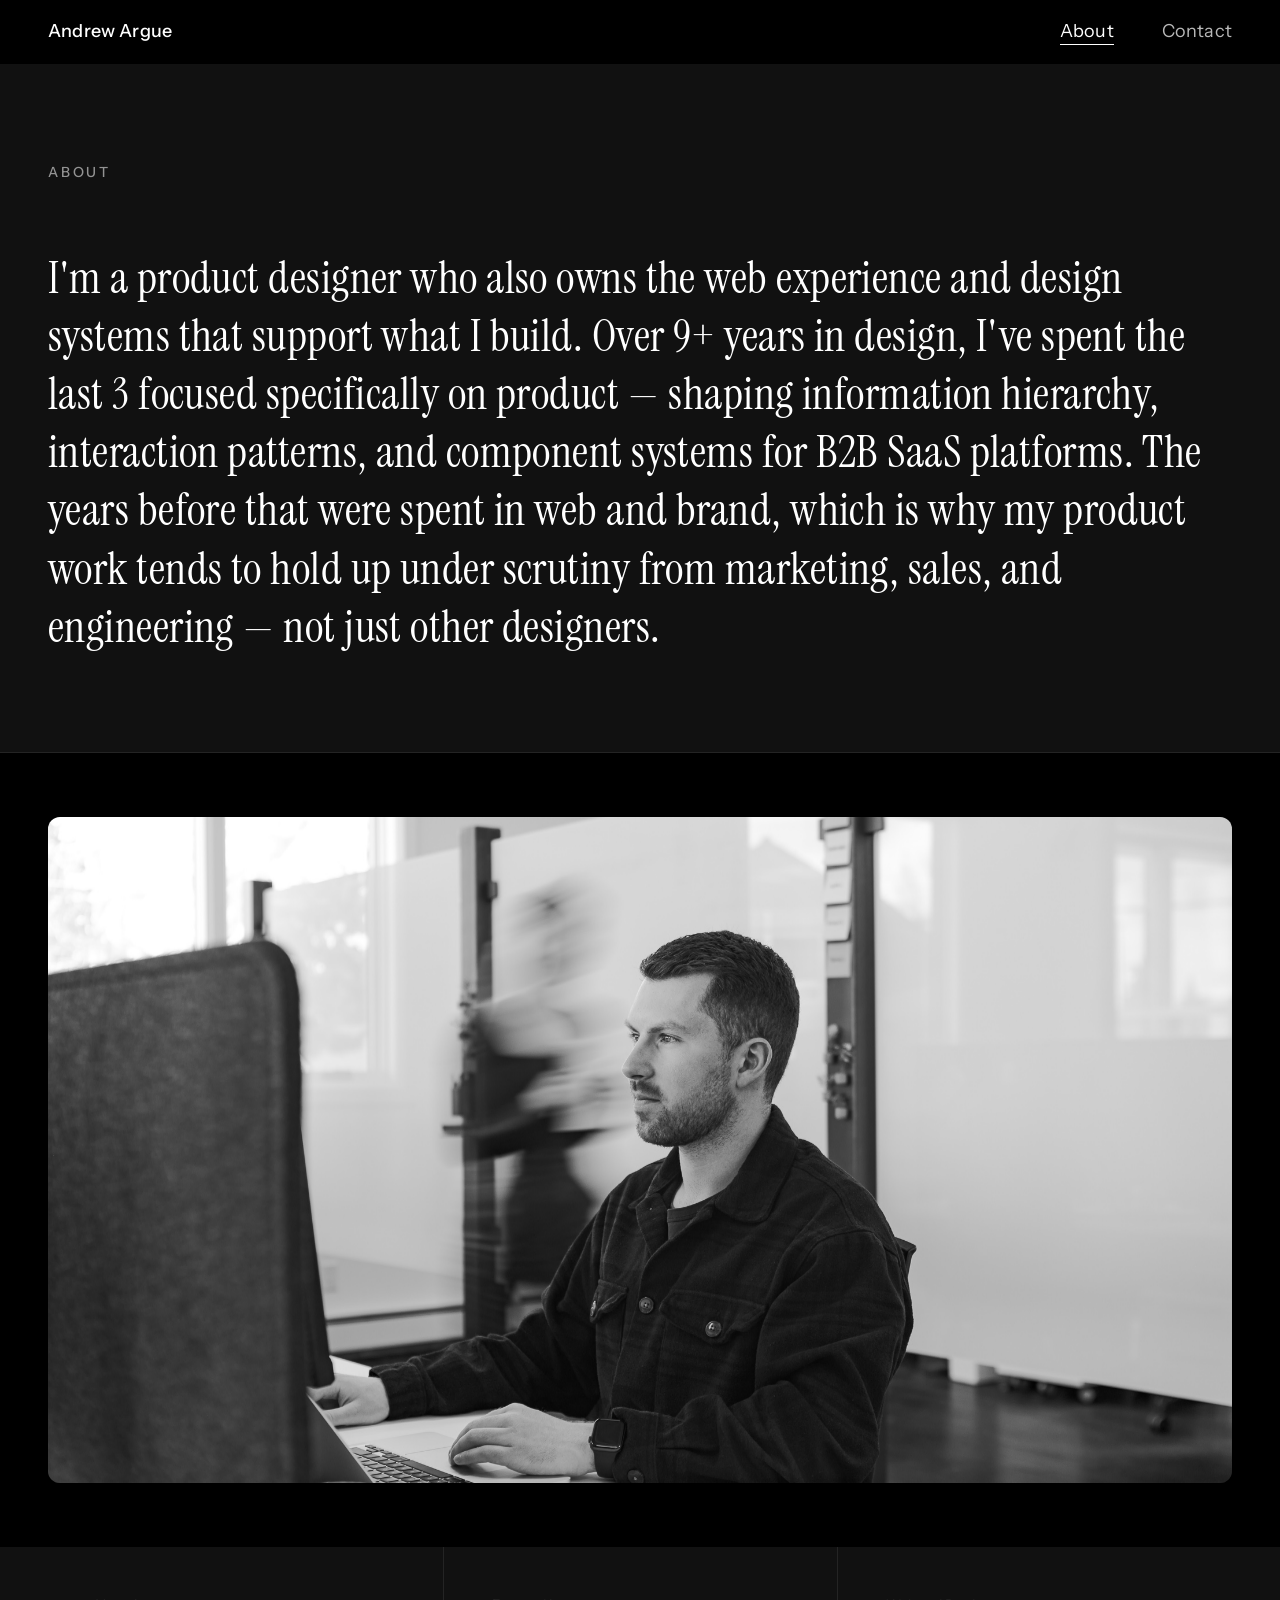
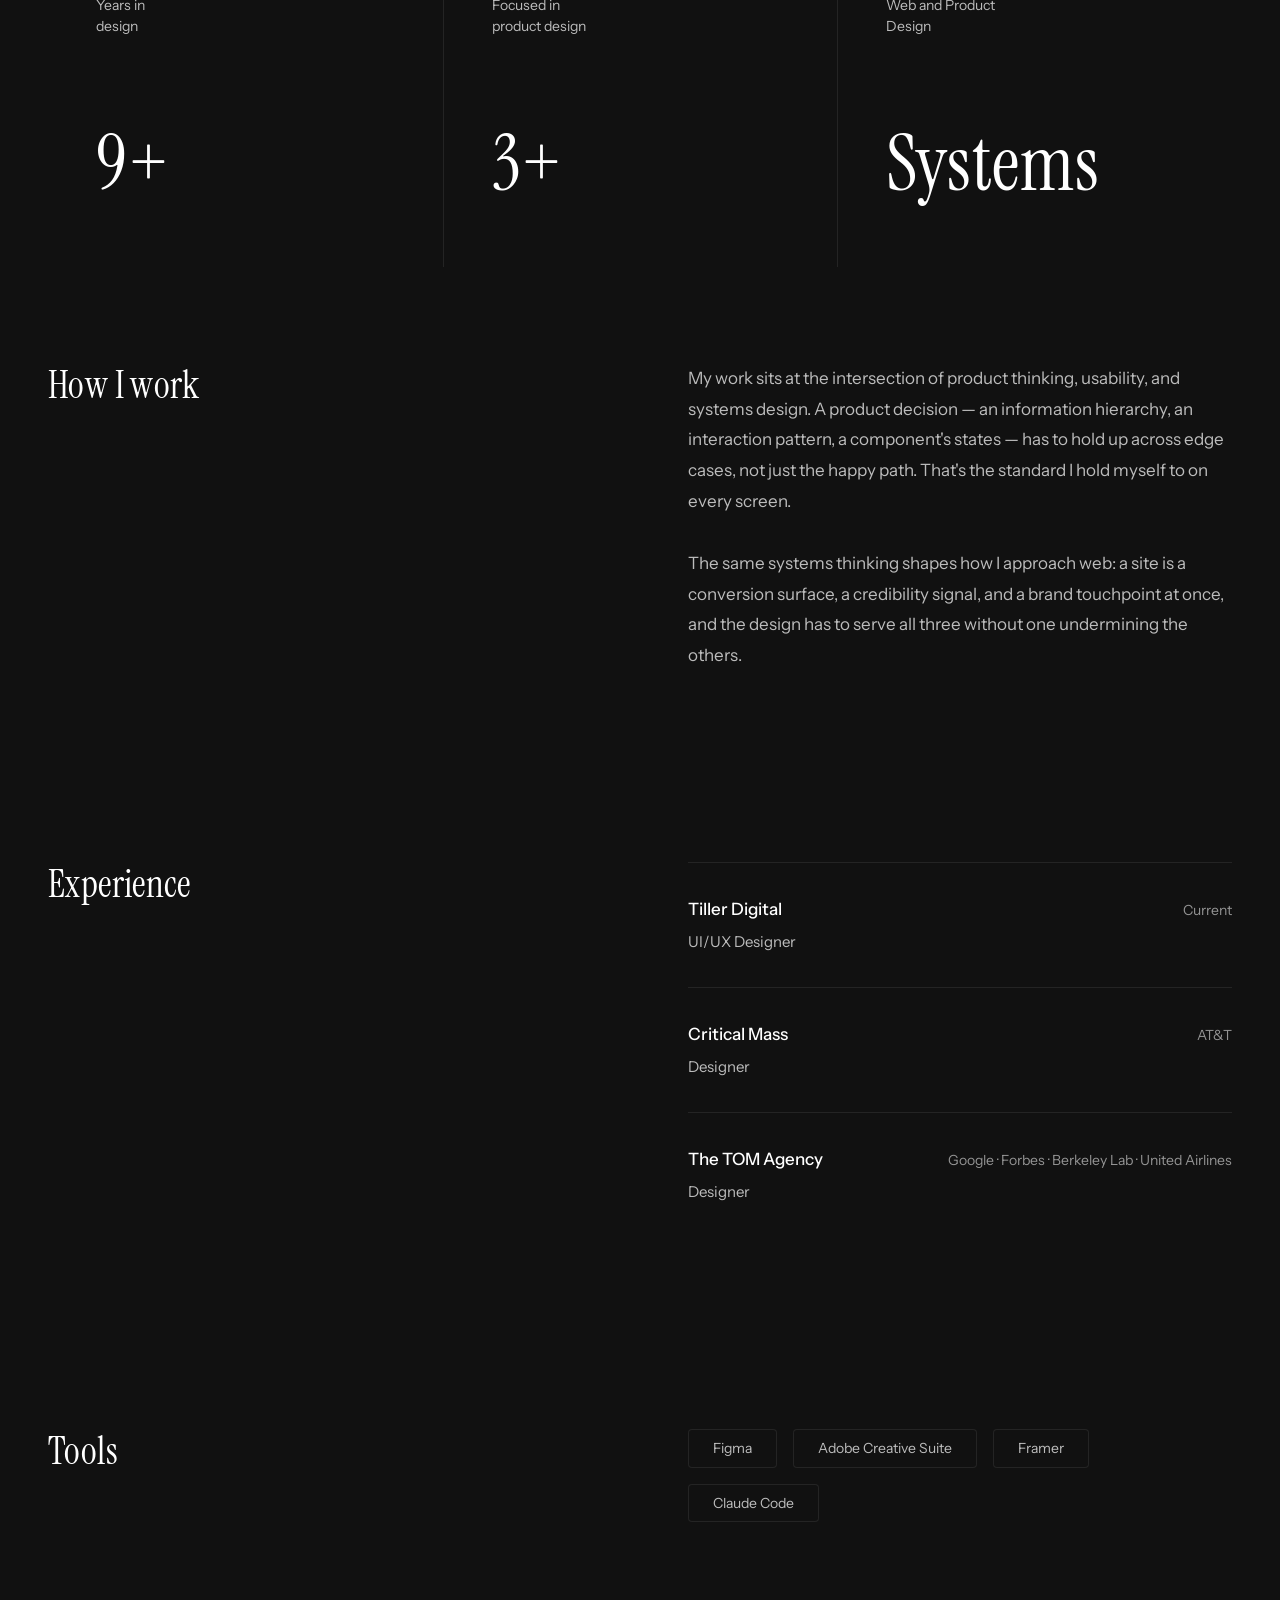
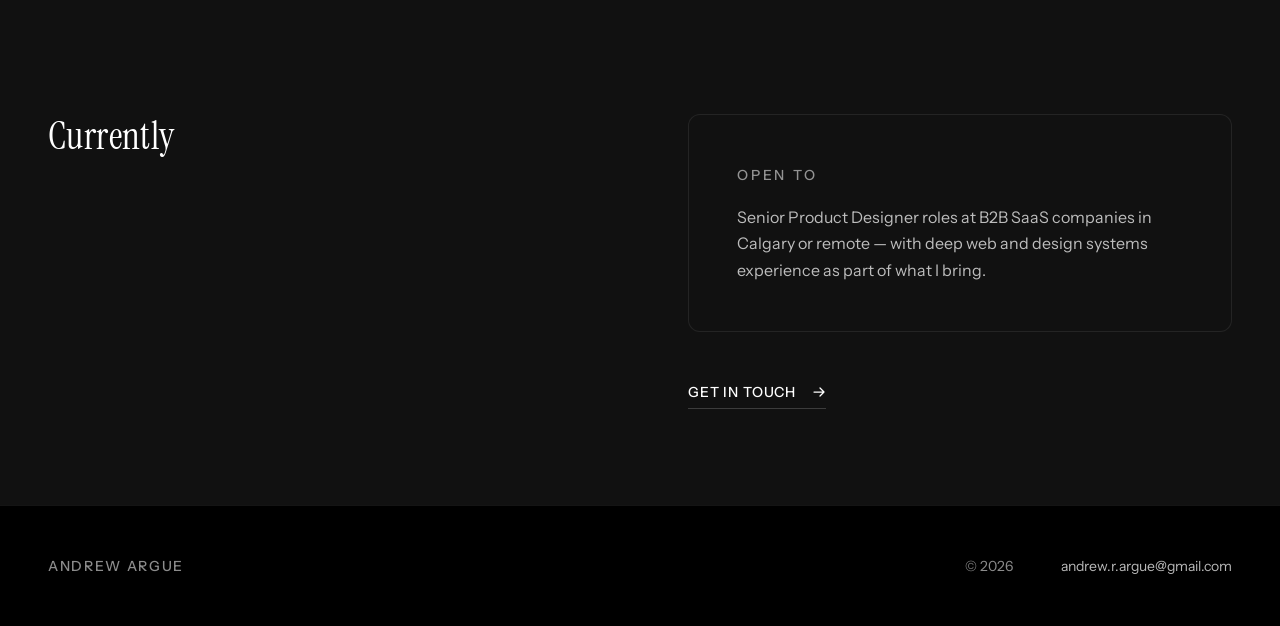
==== commit 975338d8: "Hero effect + case study tweaks" ====
--- a/about.html
+++ b/about.html
@@ -37,7 +37,7 @@
       <div class="container">
         <p class="about-label">About</p>
         <p class="about-statement">
-          I'm a product designer with 9+ years of experience, specialising in B2B SaaS product design and the design systems that keep products consistent at scale. Web design and conversion-focused marketing sites are a significant part of my practice — a depth that gives me an unusual ability to design across the full user journey, from acquisition through to core product experience.
+          I'm a product designer who also owns the web experience and design systems that support what I build. Over 9+ years in design, I've spent the last 3 focused specifically on product — shaping information hierarchy, interaction patterns, and component systems for B2B SaaS platforms. The years before that were spent in web and brand, which is why my product work tends to hold up under scrutiny from marketing, sales, and engineering — not just other designers.
         </p>
       </div>
     </section>
@@ -64,14 +64,14 @@
       <div class="container">
         <div class="about-stats-grid" data-stagger>
           <div class="about-stat-col">
-            <span class="about-stat-col__label">Years of<br>experience</span>
+            <span class="about-stat-col__label">Years in<br>design</span>
             <span class="about-stat-col__value">9+</span>
           </div>
           <div class="about-stat-col">
-            <span class="about-stat-col__label">Web<br>redesigns</span>
-            <span class="about-stat-col__value">20+</span>
-          </div>
-          <div class="about-stat-col">
+            <span class="about-stat-col__label">Focused in<br>product design</span>
+            <span class="about-stat-col__value">3+</span>
+          </div>
+<div class="about-stat-col">
             <span class="about-stat-col__label">Web and Product<br>Design</span>
             <span class="about-stat-col__value">Systems</span>
           </div>
@@ -153,7 +153,7 @@
           <div class="about-split__content">
             <div class="about-currently">
               <p class="about-currently__label">Open to</p>
-              <p class="about-currently__text">Senior Product Designer roles at companies in Calgary or remote. Web design and design systems experience available as an added depth, not a separate pitch.</p>
+              <p class="about-currently__text">Senior Product Designer roles at B2B SaaS companies in Calgary or remote — with deep web and design systems experience as part of what I bring.</p>
             </div>
             <a href="contact.html" class="about-cta">
               Get in touch
@@ -181,6 +181,7 @@
   </footer>
 
   <script src="js/main.js"></script>
+  <script src="js/about-liquid.js"></script>
   <script>
     // ── Photo parallax ────────────────────────────────────────
     const photoWrap = document.getElementById('aboutPhoto');
@@ -198,7 +199,8 @@
         const sectionMid = rect.top + rect.height / 2;
         const progress = (sectionMid - viewH / 2) / viewH; // -1 → 1
         const scrollY = progress * 60; // max 60px shift
-        if (img) img.style.transform = `translateY(calc(${scrollY}px + ${mouseOffsetY}px)) translateX(${mouseOffsetX}px)`;
+        const t = `translateY(calc(${scrollY}px + ${mouseOffsetY}px)) translateX(${mouseOffsetX}px)`;
+        if (img) img.style.transform = t;
       }
 
       window.addEventListener('scroll', () => {
--- a/css/styles.css
+++ b/css/styles.css
@@ -233,6 +233,16 @@
   letter-spacing: 0.01em;
   color: var(--text);
   margin-bottom: var(--space-5);
+  position: relative;
+}
+.hero__name .liquid-canvas {
+  position: absolute;
+  pointer-events: none;
+  display: block;
+}
+.hero__name.liquid-ready {
+  color: transparent;
+  -webkit-text-fill-color: transparent;
 }
 
 .hero__headline {
